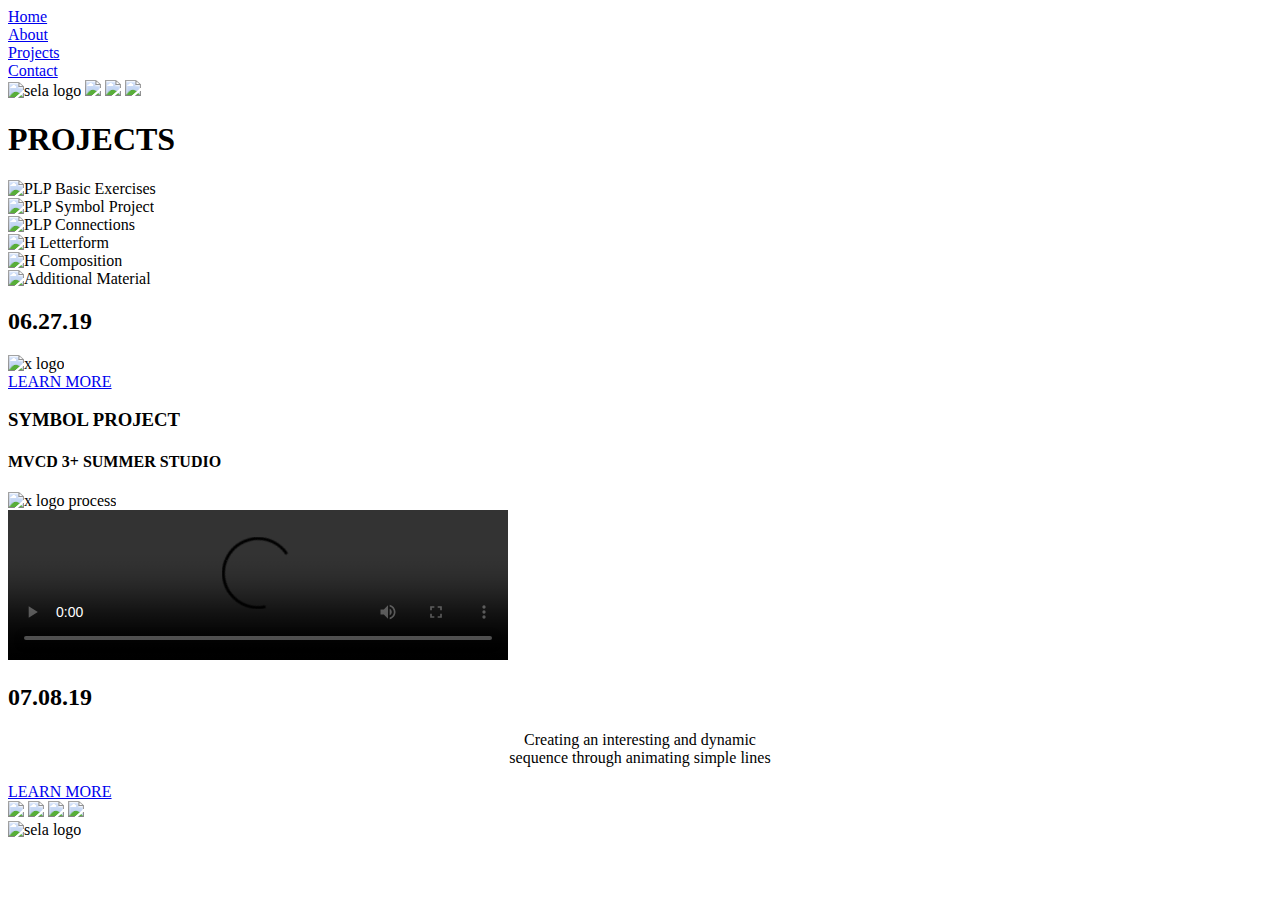
==== Sela/index.html @ 286a212e "Create index.html" ====
<!DOCTYPE html>
<html lang="en" dir="ltr">
<head>
    <meta charset="utf-8">
    <title>Sela Kay Britton</title>
    <link rel="stylesheet" href="sela-final.css">
    <link href="https://fonts.googleapis.com/css?family=Nunito+Sans:900&display=swap" rel="stylesheet">
    <link href="https://fonts.googleapis.com/css?family=Montserrat&display=swap" rel="stylesheet">
    <link href="https://fonts.googleapis.com/css?family=Montserrat:900&display=swap" rel="stylesheet">
    <link href="https://fonts.googleapis.com/css?family=Montserrat:400i&display=swap" rel="stylesheet">
    <link rel="stylesheet" href="slider.css">
    <link rel="stylesheet" type="text/css" href="slick/slick.css"/>
    <link rel="stylesheet" type="text/css" href="slick/slick-theme.css"/>
</head>

<body>
<div id="wrapper">
  <div class="navbar">
      <div id="right-nav" class="navbar">
            <div class="navbar"><a href="index.html">Home</a></div>
            <div class="navbar"><a href="About.html">About</a></div>
            <div class="navbar"><a href="#project-container">Projects</a></div>
            <div class="navbar"><a href="contact.html">Contact</a></div>
      </div><!--closed navbar links logo-->
  </div>
  <div id="toggle-menu">
  </div><!--closed navbar-->
<img id="sela-logo" src="image/LOGO3.jpg" alt="sela logo">
  <img id="bg" src="image/bg-01.jpg">
  <img id="glitch" src="image/glitch-01.png">
  <img id="glitch2" src="image/glitch-01.png">


<!--end of feature section-->

  <div id="project-container" class="wrapper">
    <h1>PROJECTS</h1>

  <div class="your-class">
    <div class="slider-images"><img src="image/01.jpg" alt="PLP Basic Exercises"></div>
    <div class="slider-images"><img src="image/02.jpg" alt="PLP Symbol Project"></div>
    <div class="slider-images"><img src="image/03.jpg" alt="PLP Connections"></div>
    <div class="slider-images"><img src="image/04.jpg" alt="H Letterform"></div>
    <div class="slider-images"><img src="image/05.jpg" alt="H Composition"></div>
    <div class="slider-images"><img src="image/06.jpg" alt="Additional Material"></div>
  </div>
  </div>


  <div id= "feature-container">
    <div id="feature-section" class="project-float">
      <h2> 06.27.19</h2>
      <img id="x-logo" src="image/FINAL X LOGO.png" alt="x logo">
      <div class="learn-more"><a href="projectpage.html"> LEARN MORE </a></div>
    </div>
    <div id="symbol-process" class="project-float">
      <h3> SYMBOL PROJECT </h3>
      <h4> MVCD 3+ SUMMER STUDIO </h4>
      <img id="x-process" src="image/symbol process.png" alt="x logo process">
    </div>
  </div>

  <script src="https://ajax.googleapis.com/ajax/libs/jquery/3.4.1/jquery.min.js"></script>
  <script type="text/javascript" src="slick/slick.min.js"></script>
  <script type="text/javascript">

           $(document).ready(function(){

             $('.your-class').slick({

               dots: true,
               arrows: true,
               autoplay: false,
               autoplaySpeed: 2000,
               infinite: true,
               slidesToShow: 2,
               slidesToScroll: 2
              });
              });
  </script>
  <!--end of about slider-->
  <div id="movie-container">
    <video class="animation" width="500px" controls>Your browser does not support the &lt;video&gt; tag.
    <source src="image/FINALANIM.mp4" />
    </video>

    <div id="animation-text">
      <h2> 07.08.19</h2>
      <div class="movie-text">
      <p style="text-align:center">Creating an interesting and dynamic<br>sequence
        through animating simple lines</p></div>

      <div class="learn-more"><a href="#"> LEARN MORE </a></div>
    </div>
  </div>
<!--end of animation-->


  <div class="footer">
    <div class="social-icons-footer">
      <img id="instagram-footer" src="image/instagram-icon.png">
      <img id="linked-in-footer" src="image/linked-in-icon.png">
      <img id="facebook-footer" src="image/facebook-icon.png">
      <img id="twitter-footer" src="image/twitter-icon.png">
    </div>
    <div id="footer-square">
    <img id="sela-logo-footer" src="image/whitelogo.png" alt="sela logo"></div>

  </div>
</div>
</body>

</html>
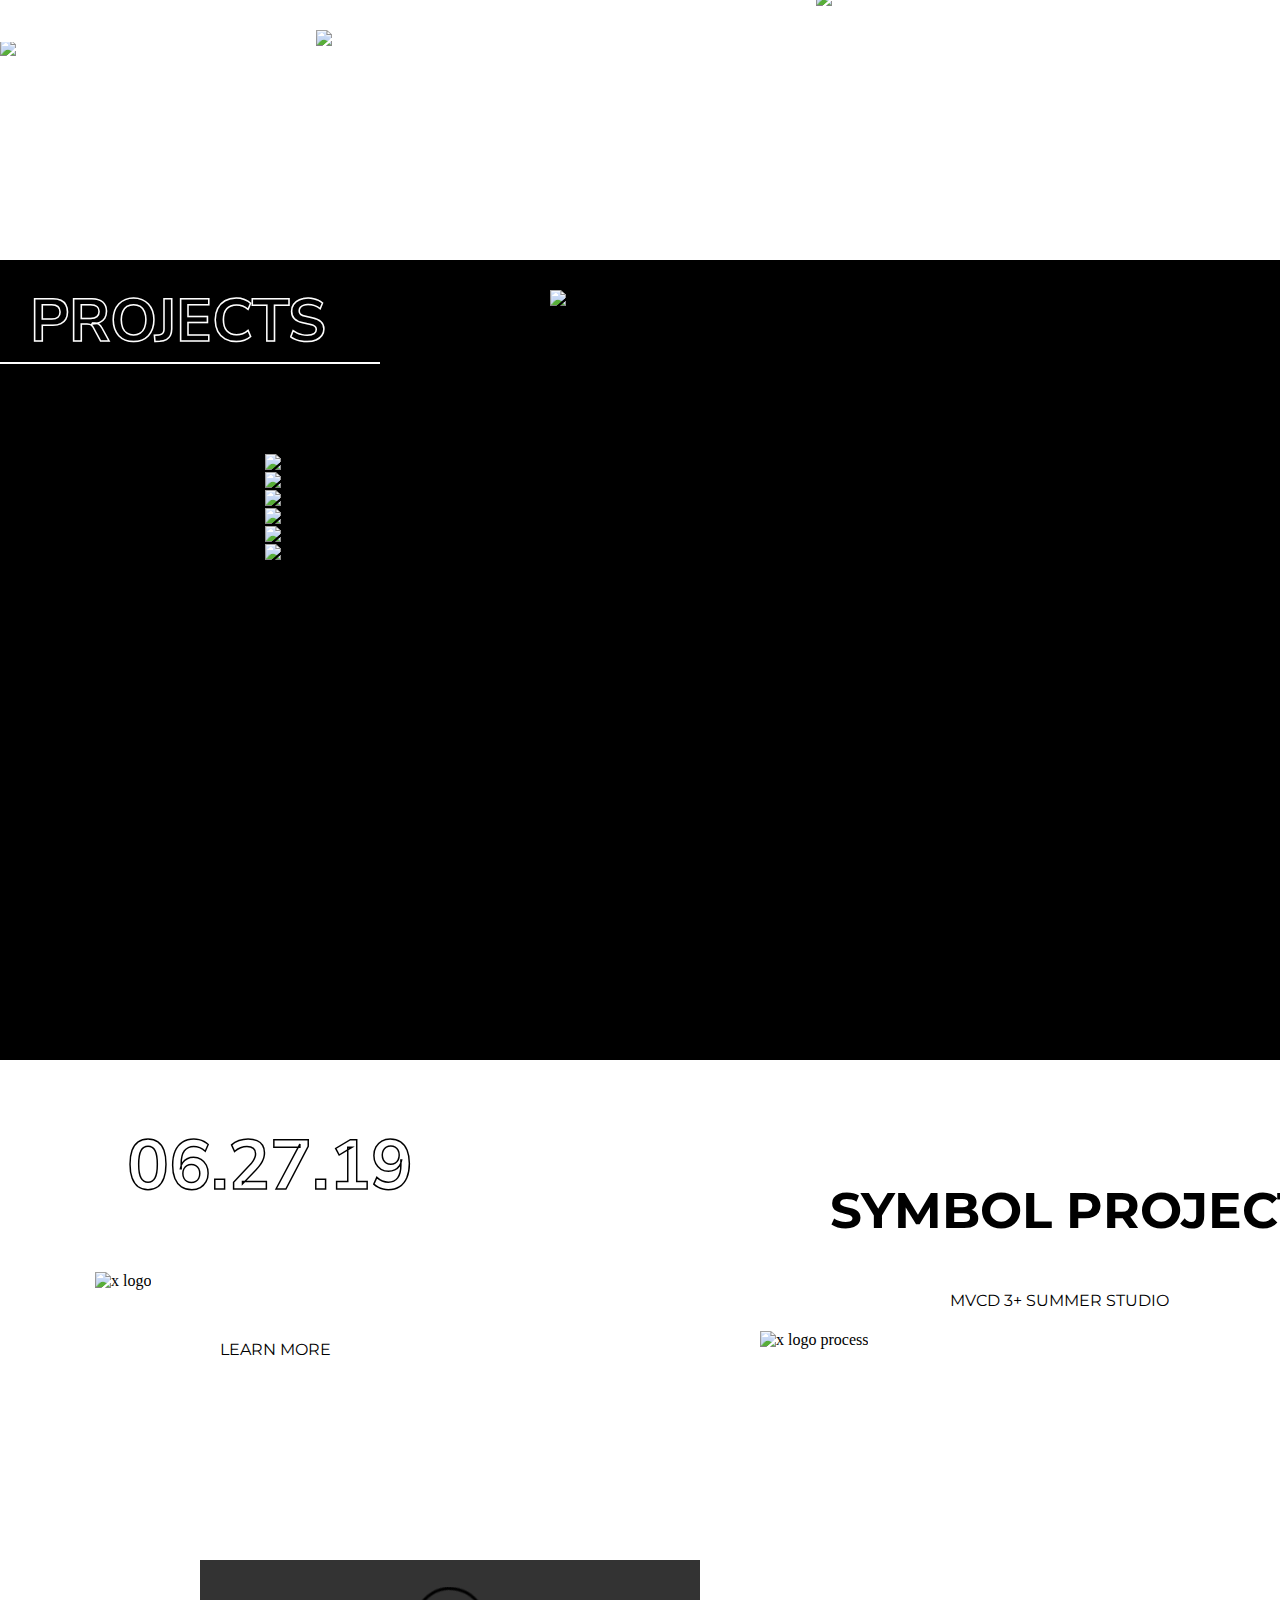
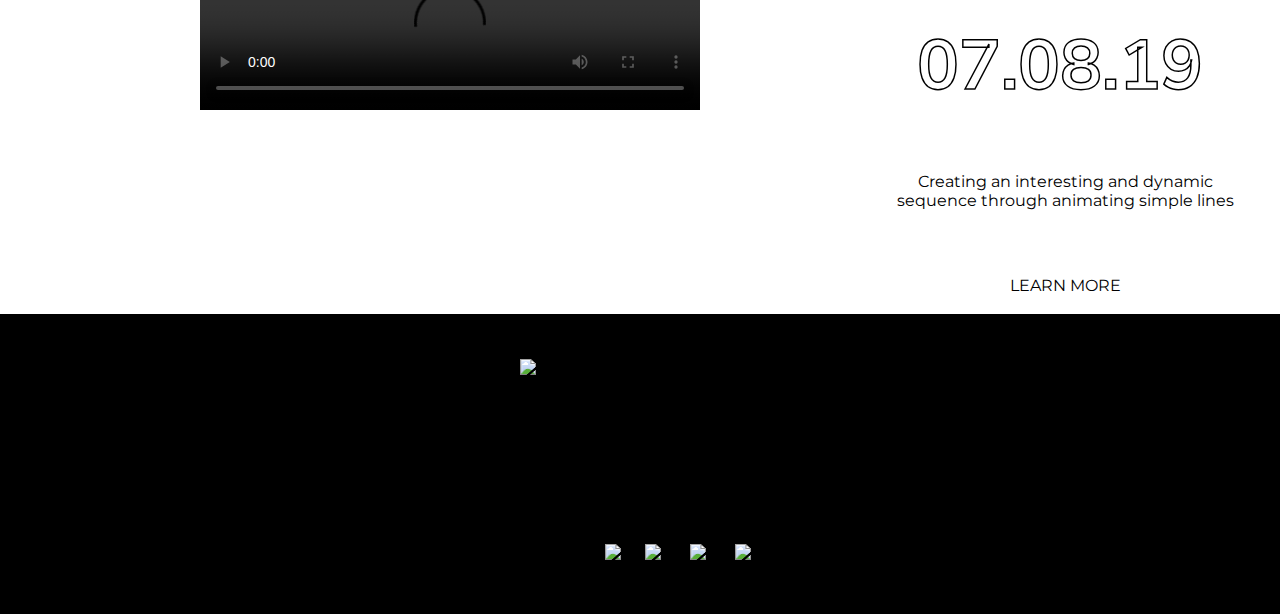
==== commit 0fa6bbf7: "Update index.html" ====
--- a/Sela/index.html
+++ b/Sela/index.html
@@ -2,7 +2,7 @@
 <html lang="en" dir="ltr">
 <head>
     <meta charset="utf-8">
-    <title>Sela Kay Britton</title>
+    <title>Sela Kay Britton!!</title>
     <link rel="stylesheet" href="sela-final.css">
     <link href="https://fonts.googleapis.com/css?family=Nunito+Sans:900&display=swap" rel="stylesheet">
     <link href="https://fonts.googleapis.com/css?family=Montserrat&display=swap" rel="stylesheet">
--- a/Sela/sela-final.css
+++ b/Sela/sela-final.css
@@ -0,0 +1,258 @@
+html{
+  scroll-behavior: smooth;
+}
+
+body{
+  margin: 0 auto;
+}
+ul{
+  list-style-type: none;
+}
+a{
+  text-decoration: none;
+  color: black;
+}
+#wrapper{
+  width: 1440px;
+  overflow: hidden;
+}
+a:hover{
+  color: #480808 !important;
+  transition-timing-function: ease;
+  transition-duration: .5s;
+}
+
+a:visited{
+  color: black;
+}
+
+.navbar{
+  height: 40px;
+  background-color: #FFFFFF;
+  font-family: 'Montserrat', sans-serif;
+  position: relative;
+  top: 2px;
+}
+
+#sela-logo{
+  position: absolute;
+  width:550px;
+  margin-left: 550px;
+  margin-top: 250px;
+}
+#bg{
+  height:500px;
+}
+#right-nav{
+  position:fixed;
+  z-index:10;
+  top: 0px;
+  margin-left: 1350px;
+  padding-right: 50px;
+  font-family: 'Lato';
+  padding-top: 15px;
+  background-color: white;
+  }
+
+
+.container {
+  width: 100%;
+  height: 650px;
+  padding-top: 140px;
+}
+
+.square{
+    width: 900px;
+    height: 600px;
+    Background-color: #000000;
+}
+
+.about-me{
+  padding-top: 10px;
+
+}
+#glitch{
+  position: absolute;
+  width:500px;
+  margin-top: -10px;
+  margin-left: 300px;
+}
+#glitch2{
+  position: absolute;
+  width:500px;
+  margin-top: -50px;
+  margin-left: 800px;
+}
+.text-block {
+  position: absolute;
+  color: white;
+  font-family: 'Montserrat', sans-serif;
+  padding-left: 20px;
+}
+.movie-text{
+  font-family: 'Montserrat', sans-serif;
+  padding-right: 150px;
+}
+
+h1 {
+  color: black;
+  font-family: 'Nunito Sans', sans-serif;
+  -webkit-text-fill-color: transparent; /* Will override color (regardless of order) */
+  -webkit-text-stroke-width: 1.5px;
+  -webkit-text-stroke-color: white;
+  font-size: 60px;
+  padding-left: 30px;
+  padding-top: 20px;
+  border-bottom: 2px white solid;
+  width: 350px;
+}
+
+.selfie{
+  position: relative;
+  max-width: 300px;
+  max-height: 350px;
+  padding-left: 700px;
+  margin-top: -550px;
+
+}
+.feature{
+  margin-top: 380px;
+  padding-left: 20px
+}
+h4{
+  font-family: 'Montserrat', sans-serif;
+  padding-left: 200px;
+  font-weight: 400;
+  }
+
+.learn-more{
+  font-family: 'Montserrat', sans-serif;
+  padding-left: 170px;
+  padding-top: 50px;
+}
+h3{
+  font-family: 'Montserrat', sans-serif;
+  font-size: 50px;
+  padding-left: 80px;
+}
+h2 {
+  color: white;
+  font-family: 'Nunito Sans', sans-serif;
+  -webkit-text-fill-color: white; /* Will override color (regardless of order) */
+  -webkit-text-stroke-width: 1.5px;
+  -webkit-text-stroke-color: black;
+  font-size: 70px;
+  padding-left: 77px;
+}
+
+.your-class{
+  width: 800px;
+  top:500px;
+  padding-top: 50px;
+  margin:0 auto;
+}
+
+.wrapper{
+  width: 1330px;
+  height: 800px;
+  margin-top: 200px;
+  display: block;
+  background-color: #000000;
+}
+#feature-container{
+  height: 500px;
+  position: relative;
+  display: block;
+}
+.project-float{
+  width: 600px;
+  background-color: white;
+  float: left;
+}
+#symbol-process{
+  padding-left: 100px;
+  padding-top: 70px;
+}
+#feature-section{
+  padding-left: 50px;
+}
+
+#x-logo{
+  padding-left: 45px;
+}
+#x-process{
+  padding-left: 10px;
+}
+
+}
+#movie-container{
+  width: 100%
+}
+.animation{
+  margin-left: 200px;
+}
+#animation-text{
+  width: 600px;
+  background-color: white;
+  float: right;
+}
+
+.footer{
+  width: 100%;
+  height: 300px;
+}
+#footer-square{
+  width: 1448px;
+  height: 300px;
+  background-color: #000000;
+  margin-top: 200px;
+}
+#sela-logo-footer{
+  margin-left: 520px;
+  margin-top:45px;
+}
+
+.social-icons{
+  padding-left: 30px;
+}
+
+#instagram{
+  padding-right: 10px;
+  width:30px;
+}
+#facebook{
+  padding-right: 10px;
+  width:30px;
+}
+#linked-in{
+  padding-right: 10px;
+  width:30px;
+}
+#twitter{
+  padding-right: 10px;
+  width:30px;
+}
+
+.social-icons-footer{
+margin-top: 230px;
+position: absolute;
+margin-left: 605px
+
+}
+
+#instagram-footer{
+  padding-right: 20px;
+  width:30px;
+}
+#facebook-footer{
+  padding-right: 25px;
+  width:30px;
+}
+#linked-in-footer{
+  padding-right: 25px;
+  width:30px;
+}
+#twitter-footer{
+  padding-right: 25px;
+  width:30px;
+}
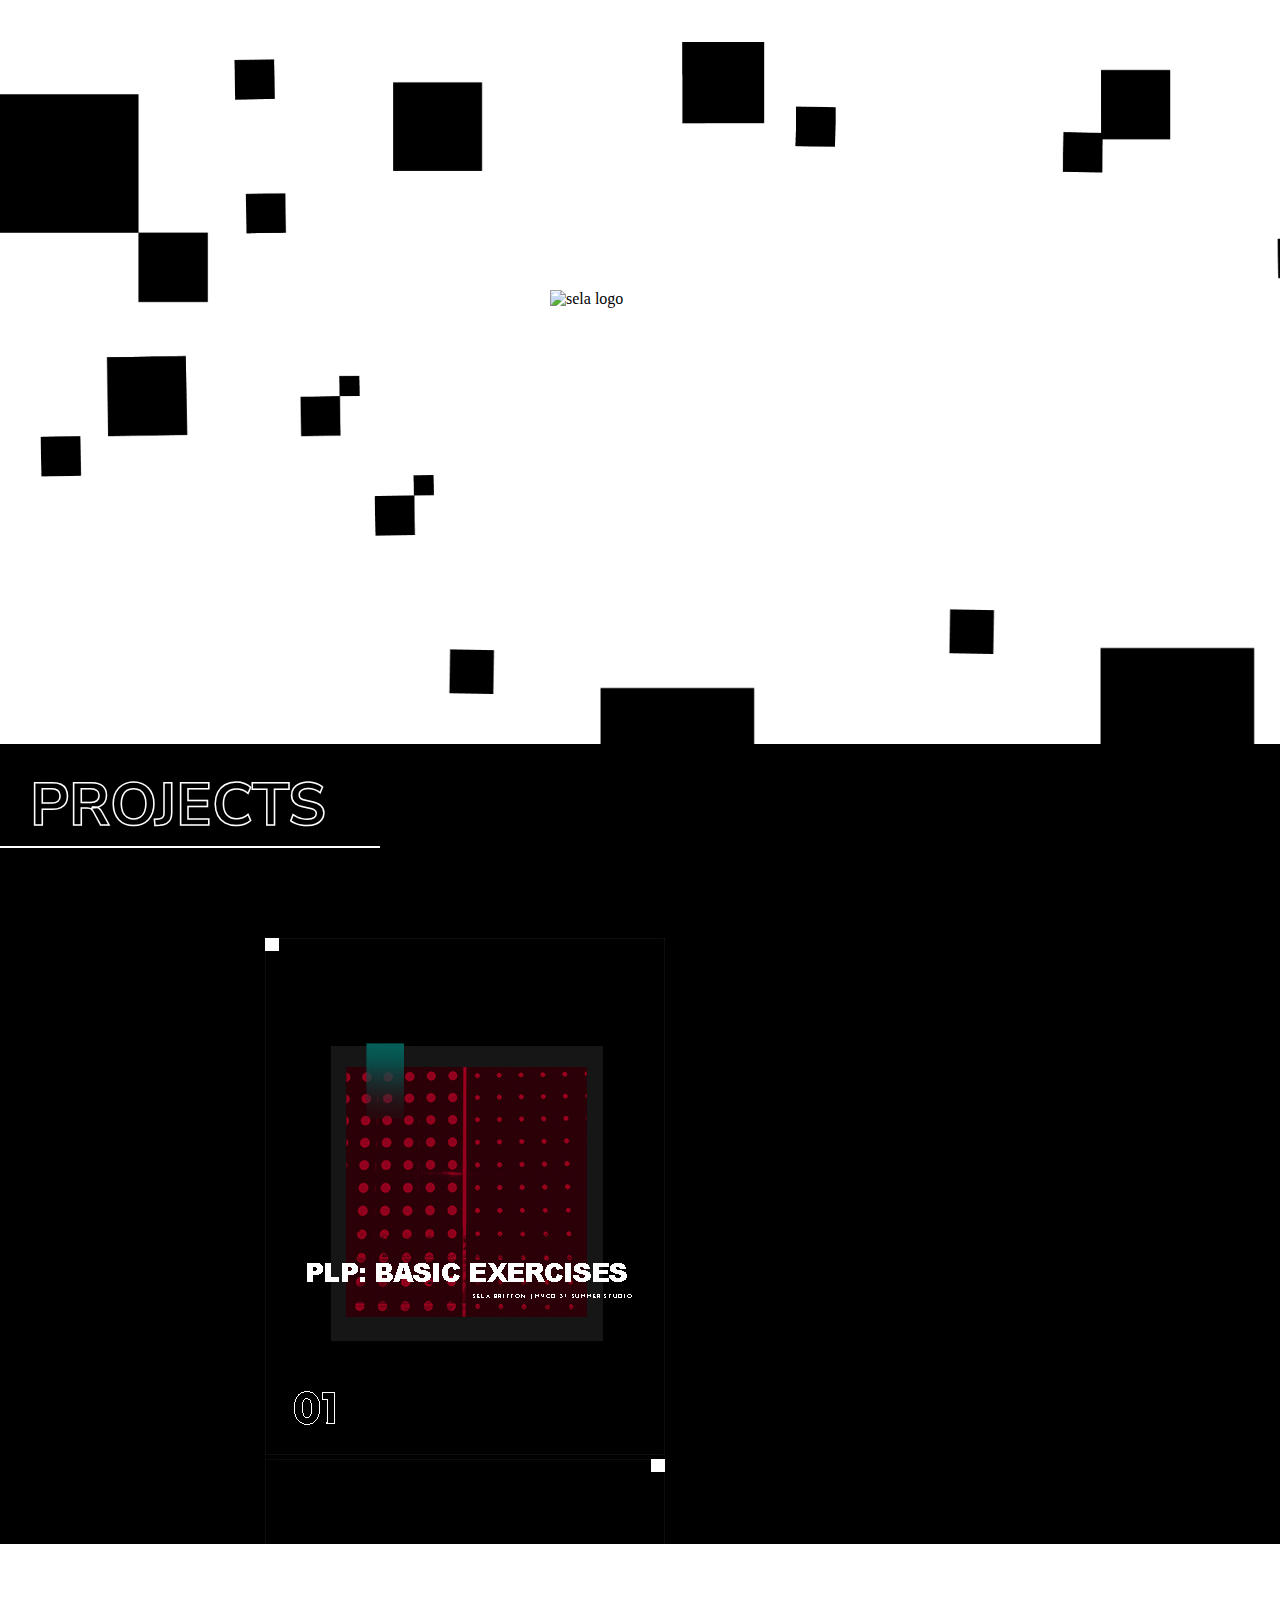
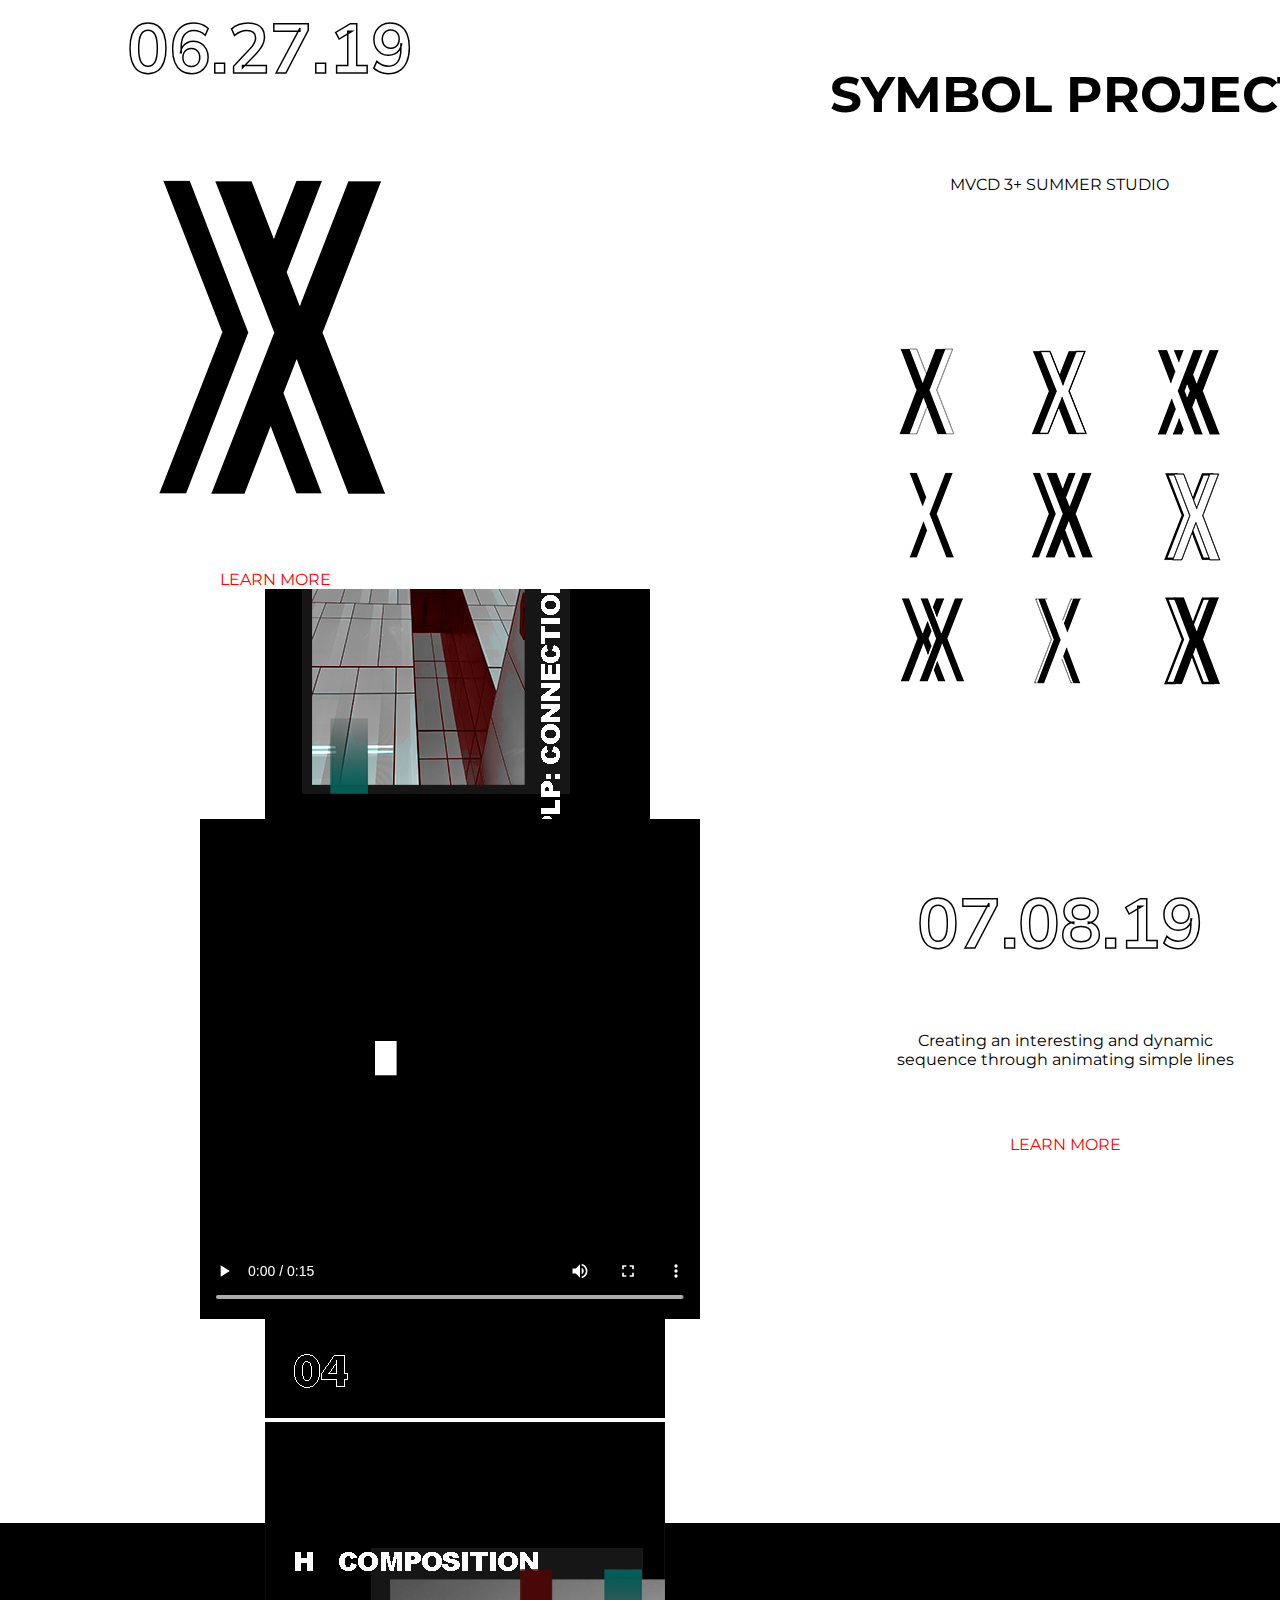
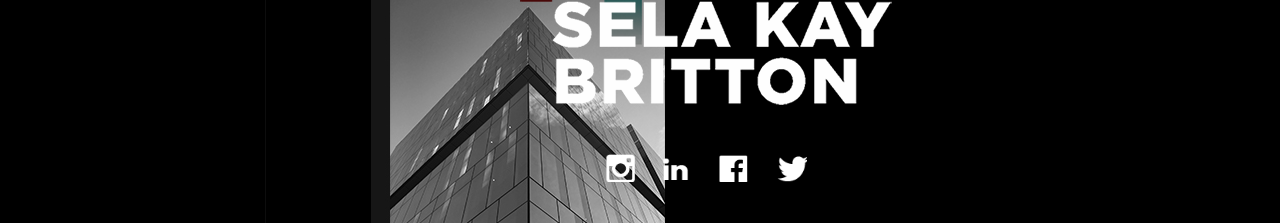
==== commit 021bac4a: "Update index.html" ====
--- a/Sela/index.html
+++ b/Sela/index.html
@@ -2,7 +2,7 @@
 <html lang="en" dir="ltr">
 <head>
     <meta charset="utf-8">
-    <title>Sela Kay Britton!!</title>
+    <title>Sela Kay Britton</title>
     <link rel="stylesheet" href="sela-final.css">
     <link href="https://fonts.googleapis.com/css?family=Nunito+Sans:900&display=swap" rel="stylesheet">
     <link href="https://fonts.googleapis.com/css?family=Montserrat&display=swap" rel="stylesheet">
@@ -37,11 +37,11 @@
     <h1>PROJECTS</h1>
 
   <div class="your-class">
-    <div class="slider-images"><img src="image/01.jpg" alt="PLP Basic Exercises"></div>
-    <div class="slider-images"><img src="image/02.jpg" alt="PLP Symbol Project"></div>
-    <div class="slider-images"><img src="image/03.jpg" alt="PLP Connections"></div>
-    <div class="slider-images"><img src="image/04.jpg" alt="H Letterform"></div>
-    <div class="slider-images"><img src="image/05.jpg" alt="H Composition"></div>
+    <div class="slider-images"><a href="project1.html"><img src="image/01.jpg" alt="PLP Basic Exercises"></a></div>
+    <div class="slider-images"><a href="projectpage.html"><img src="image/02.jpg" alt="PLP Symbol Project"></a></div>
+    <div class="slider-images"><a href="project3.html"><img src="image/03.jpg" alt="PLP Connections"></a></div>
+    <div class="slider-images"><a href="project4.html"><img src="image/04.jpg" alt="H Letterform"></a></div>
+    <div class="slider-images"><a href="project5.html"><img src="image/05.jpg" alt="H Composition"></a></div>
     <div class="slider-images"><img src="image/06.jpg" alt="Additional Material"></div>
   </div>
   </div>
--- a/Sela/sela-final.css
+++ b/Sela/sela-final.css
@@ -10,7 +10,7 @@
 }
 a{
   text-decoration: none;
-  color: black;
+  color: RED;
 }
 #wrapper{
   width: 1440px;
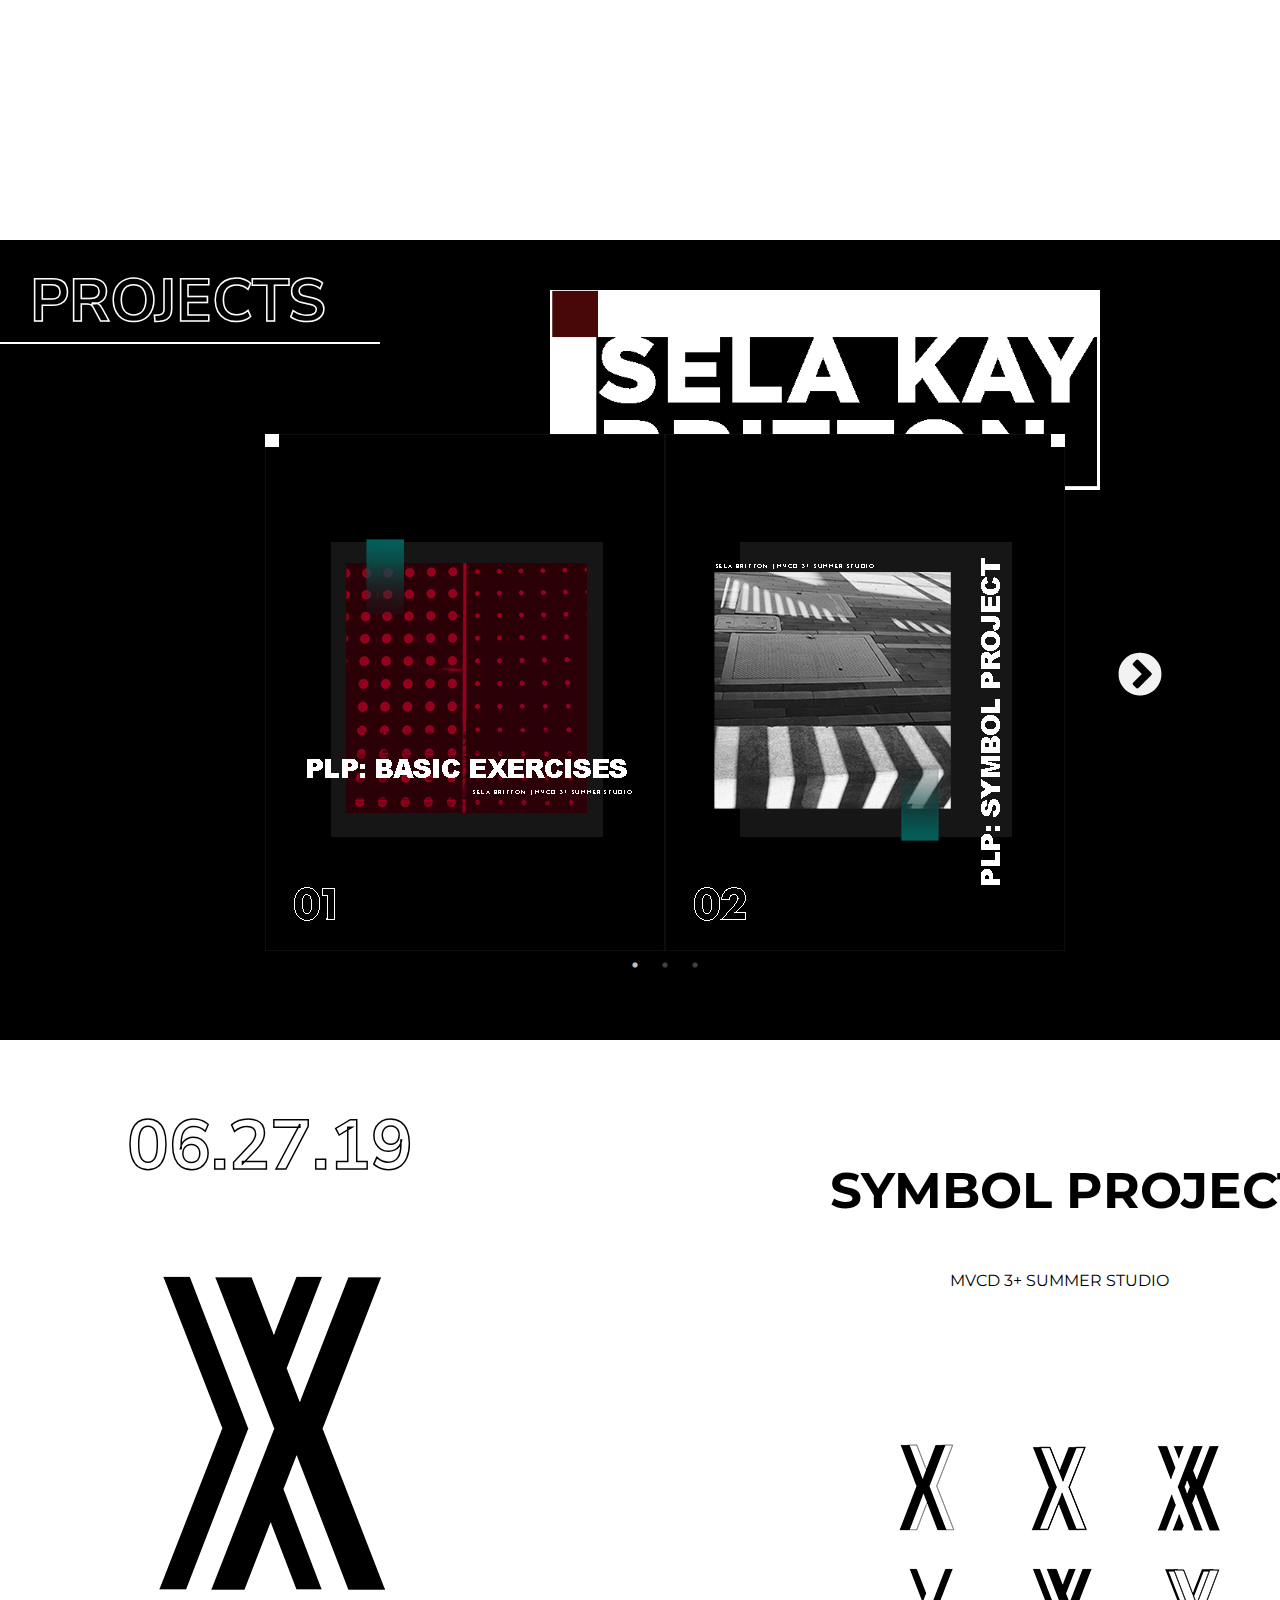
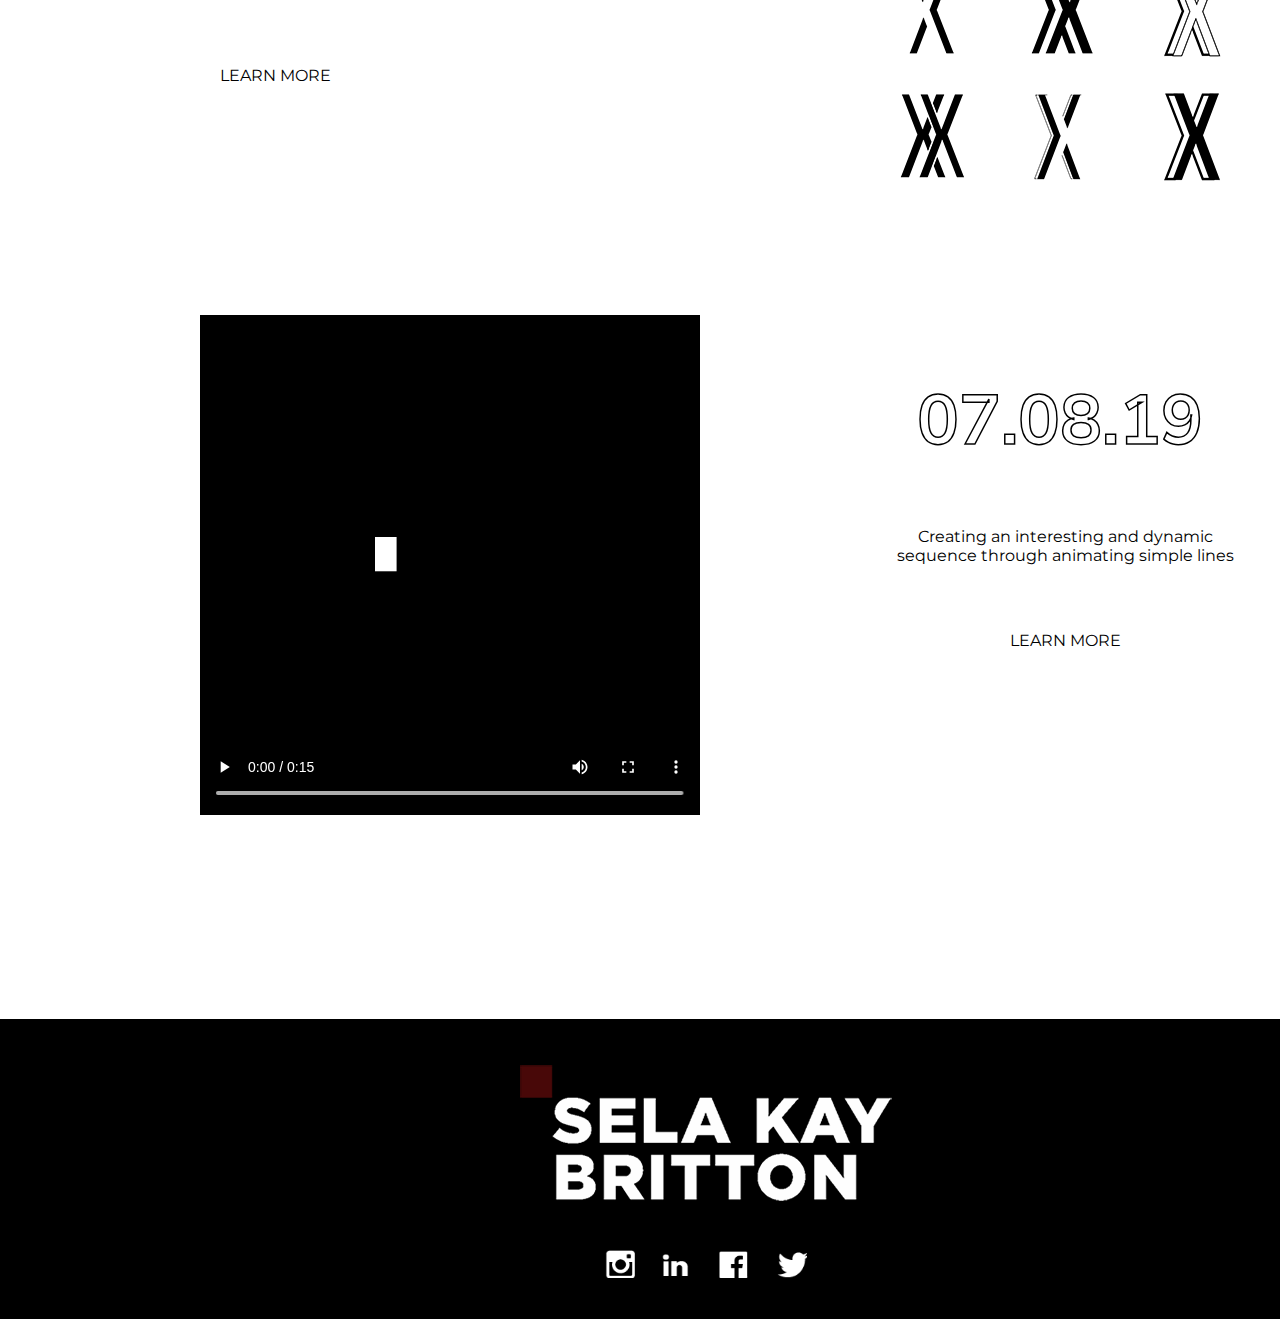
==== commit 45b0b1a1: "Update index.html" ====
--- a/Sela/index.html
+++ b/Sela/index.html
@@ -25,11 +25,9 @@
   </div>
   <div id="toggle-menu">
   </div><!--closed navbar-->
+<div class="sela">
 <img id="sela-logo" src="image/LOGO3.jpg" alt="sela logo">
-  <img id="bg" src="image/bg-01.jpg">
-  <img id="glitch" src="image/glitch-01.png">
-  <img id="glitch2" src="image/glitch-01.png">
-
+</div>
 
 <!--end of feature section-->
 
--- a/Sela/sela-final.css
+++ b/Sela/sela-final.css
@@ -10,7 +10,7 @@
 }
 a{
   text-decoration: none;
-  color: RED;
+  color: black;
 }
 #wrapper{
   width: 1440px;
